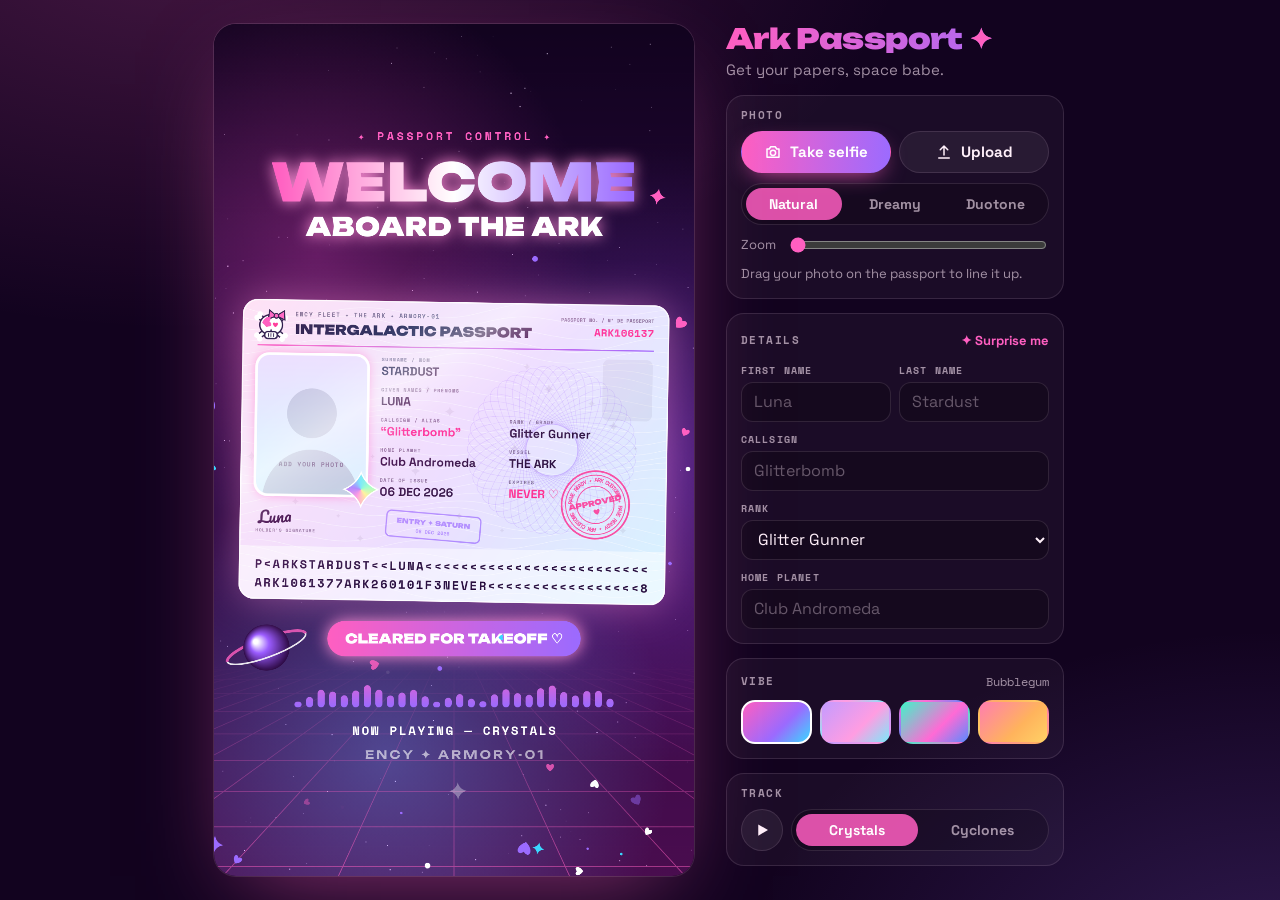
==== index.html @ 034f922a "Initial commit Co-Authored-By: Claude Opus 5.5 (1M context) <noreply@anthropic.com>" ====
<!doctype html>
<html lang="en">
<head>
  <meta charset="utf-8" />
  <meta name="viewport" content="width=device-width, initial-scale=1, viewport-fit=cover" />
  <title>Ark Passport</title>
  <meta name="description" content="Get your ENCY intergalactic passport. Snap a selfie, get stamped, post the story." />
  <meta name="theme-color" content="#12031f" />
  <link rel="preconnect" href="https://fonts.googleapis.com" />
  <link rel="preconnect" href="https://fonts.gstatic.com" crossorigin />
  <link rel="stylesheet" href="https://fonts.googleapis.com/css2?family=Pacifico&family=Space+Grotesk:wght@500;700&family=Space+Mono:wght@400;700&family=Unbounded:wght@600;900&display=swap" />
  <link rel="stylesheet" href="style.css" />
</head>
<body>
  <main class="app">
    <div class="stage-wrap">
      <canvas id="stage" width="1080" height="1920" aria-label="Your animated passport story"></canvas>
      <div class="badge" id="badge" hidden><span class="dot"></span><span id="badgeText">RENDERING</span></div>
    </div>

    <aside class="panel">
      <header class="brand">
        <h1>Ark Passport <span class="spark">✦</span></h1>
        <p class="sub">Get your papers, space babe.</p>
      </header>

      <section class="block">
        <h2>Photo</h2>
        <div class="row">
          <button class="btn primary" id="selfieBtn">
            <svg viewBox="0 0 24 24" width="18" height="18" fill="none" stroke="currentColor" stroke-width="2" stroke-linecap="round" stroke-linejoin="round"><path d="M4 8h3l2-3h6l2 3h3v11H4z"/><circle cx="12" cy="13" r="3.5"/></svg>
            Take selfie
          </button>
          <label class="btn" id="uploadBtn">
            <input type="file" id="photoInput" accept="image/*" hidden />
            <svg viewBox="0 0 24 24" width="18" height="18" fill="none" stroke="currentColor" stroke-width="2" stroke-linecap="round" stroke-linejoin="round"><path d="M12 16V4M7 9l5-5 5 5M5 20h14"/></svg>
            Upload
          </label>
          <input type="file" id="selfieInput" accept="image/*" capture="user" hidden />
        </div>
        <div class="seg" role="radiogroup" aria-label="Photo style">
          <button class="seg-btn active" data-style="natural" role="radio" aria-checked="true">Natural</button>
          <button class="seg-btn" data-style="dreamy" role="radio" aria-checked="false">Dreamy</button>
          <button class="seg-btn" data-style="duotone" role="radio" aria-checked="false">Duotone</button>
        </div>
        <label class="slider-row">
          <span>Zoom</span>
          <input type="range" id="zoom" min="100" max="300" value="100" />
        </label>
        <p class="hint">Drag your photo on the passport to line it up.</p>
      </section>

      <section class="block">
        <div class="row-head">
          <h2>Details</h2>
          <button class="link-btn" id="surpriseBtn">✦ Surprise me</button>
        </div>
        <div class="grid2">
          <label class="field"><span>First name</span><input id="fFirst" maxlength="18" autocomplete="given-name" placeholder="Luna" /></label>
          <label class="field"><span>Last name</span><input id="fLast" maxlength="18" autocomplete="family-name" placeholder="Stardust" /></label>
        </div>
        <label class="field"><span>Callsign</span><input id="fCall" maxlength="18" placeholder="Glitterbomb" /></label>
        <label class="field"><span>Rank</span><select id="fRank"></select></label>
        <label class="field"><span>Home planet</span><input id="fPlanet" maxlength="20" list="planetList" placeholder="Club Andromeda" /></label>
        <datalist id="planetList"></datalist>
      </section>

      <section class="block">
        <div class="row-head">
          <h2>Vibe</h2>
          <span class="meta" id="themeName">Bubblegum</span>
        </div>
        <div class="themes" id="themes" role="radiogroup" aria-label="Color theme"></div>
      </section>

      <section class="block">
        <h2>Track</h2>
        <div class="row">
          <button class="btn icon" id="playBtn" aria-label="Play">
            <svg viewBox="0 0 24 24" width="18" height="18"><path id="playPath" d="M7 4.5v15l13-7.5z" fill="currentColor"/></svg>
          </button>
          <div class="seg seg-2 grow" role="radiogroup" aria-label="Track">
            <button class="seg-btn track-btn active" data-track="crystals" role="radio" aria-checked="true">Crystals</button>
            <button class="seg-btn track-btn" data-track="cyclones" role="radio" aria-checked="false">Cyclones</button>
          </div>
        </div>
      </section>

      <section class="block">
        <div class="row-head">
          <h2>Export</h2>
          <span class="meta">story · 1080 × 1920</span>
        </div>
        <div class="row">
          <select id="lenSelect" aria-label="Video length">
            <option value="10">10 sec</option>
            <option value="15" selected>15 sec</option>
            <option value="30">30 sec</option>
          </select>
          <button class="btn primary grow" id="exportBtn">Export video</button>
        </div>
        <div class="row">
          <button class="btn grow" id="stillBtn">Save image</button>
          <button class="btn grow" id="shareBtn" hidden>Share</button>
          <a class="btn grow" id="downloadLink" hidden>Download again</a>
        </div>
        <p class="note" id="exportNote">Video comes with the song baked in.</p>
      </section>
    </aside>
  </main>

  <dialog id="camDialog" class="cam">
    <div class="cam-inner">
      <video id="camVideo" playsinline muted autoplay></video>
      <div class="cam-ring"></div>
      <div class="cam-actions">
        <button class="btn" id="camCancel">Cancel</button>
        <button class="shutter" id="camShoot" aria-label="Take photo"></button>
        <span class="cam-spacer"></span>
      </div>
      <p class="cam-err" id="camErr" hidden></p>
    </div>
  </dialog>

  <script src="lib/mp4-muxer.min.js"></script>
  <script src="app.js"></script>
</body>
</html>
---- style.css ----
:root {
  --bg: #12031f;
  --panel: rgba(255, 255, 255, 0.04);
  --line: rgba(255, 220, 245, 0.12);
  --text: #fff0fa;
  --muted: rgba(255, 235, 250, 0.6);
  --accent: #ff5fc1;
  --accent-2: #8a5cff;
  --accent-ink: #ffffff;
  --radius: 14px;
  color-scheme: dark;
}

* { box-sizing: border-box; }

html, body {
  margin: 0;
  min-height: 100%;
  background:
    radial-gradient(1200px 700px at 15% -10%, color-mix(in srgb, var(--accent) 22%, transparent), transparent 60%),
    radial-gradient(900px 600px at 100% 110%, color-mix(in srgb, var(--accent-2) 22%, transparent), transparent 60%),
    var(--bg);
  background-attachment: fixed;
  color: var(--text);
  font: 15px/1.45 "Space Grotesk", ui-sans-serif, system-ui, sans-serif;
  -webkit-font-smoothing: antialiased;
}

.app {
  display: flex;
  gap: 32px;
  justify-content: center;
  align-items: center;
  min-height: 100dvh;
  padding: 24px;
}

.stage-wrap {
  position: relative;
  height: calc(100dvh - 48px);
  aspect-ratio: 9 / 16;
  flex-shrink: 0;
}

#stage {
  display: block;
  width: 100%;
  height: 100%;
  border-radius: 22px;
  background: #12031f;
  box-shadow:
    0 0 0 1px var(--line),
    0 30px 90px -30px color-mix(in srgb, var(--accent) 55%, transparent);
  touch-action: none;
}

.badge {
  position: absolute;
  top: 14px;
  left: 14px;
  display: flex;
  align-items: center;
  gap: 8px;
  padding: 6px 12px;
  border-radius: 999px;
  background: rgba(0, 0, 0, 0.5);
  backdrop-filter: blur(8px);
  font: 700 12px/1 "Space Mono", monospace;
  letter-spacing: 0.08em;
}
.badge .dot { width: 8px; height: 8px; border-radius: 50%; background: var(--accent); animation: blink 0.9s steps(2) infinite; }
@keyframes blink { 50% { opacity: 0.25; } }

.panel {
  width: 340px;
  flex-shrink: 0;
  display: flex;
  flex-direction: column;
  gap: 14px;
  max-height: calc(100dvh - 48px);
  overflow-y: auto;
  scrollbar-width: none;
  padding-right: 2px;
}

.brand h1 {
  margin: 0;
  font: 900 28px/1.05 "Unbounded", sans-serif;
  letter-spacing: -0.02em;
  background: linear-gradient(90deg, var(--accent), var(--accent-2));
  -webkit-background-clip: text;
  background-clip: text;
  color: transparent;
}
.brand .spark { -webkit-text-fill-color: var(--accent); }
.sub { margin: 6px 0 0; color: var(--muted); }

.block {
  display: flex;
  flex-direction: column;
  gap: 10px;
  padding: 14px;
  border: 1px solid var(--line);
  border-radius: 18px;
  background: var(--panel);
}

h2 {
  margin: 0;
  font: 700 11px/1 "Space Mono", monospace;
  letter-spacing: 0.14em;
  text-transform: uppercase;
  color: var(--muted);
}

.row { display: flex; gap: 8px; align-items: center; }
.row-head { display: flex; justify-content: space-between; align-items: center; }
.grow { flex: 1; }
.meta { font: 12px "Space Mono", monospace; color: var(--muted); }
.hint, .note { margin: 0; font-size: 13px; color: var(--muted); }
.note.warn { color: #ffb4c8; }

.btn {
  display: inline-flex;
  align-items: center;
  justify-content: center;
  gap: 8px;
  height: 42px;
  padding: 0 14px;
  border: 1px solid var(--line);
  border-radius: 999px;
  background: rgba(255, 255, 255, 0.06);
  color: var(--text);
  font: inherit;
  font-weight: 700;
  cursor: pointer;
  text-decoration: none;
  white-space: nowrap;
  transition: background 0.15s, transform 0.12s, filter 0.15s, opacity 0.15s;
  -webkit-tap-highlight-color: transparent;
}
.row > .btn:not(.icon) { flex: 1; }
.btn:hover:not(:disabled) { background: rgba(255, 255, 255, 0.11); }
.btn:active:not(:disabled) { transform: scale(0.96); }
.btn:disabled { opacity: 0.4; cursor: not-allowed; }
.btn.primary {
  border-color: transparent;
  background: linear-gradient(95deg, var(--accent), var(--accent-2));
  color: var(--accent-ink);
  box-shadow: 0 8px 24px -10px var(--accent);
}
.btn.primary:hover:not(:disabled) { background: linear-gradient(95deg, var(--accent), var(--accent-2)); filter: brightness(1.08); }
.btn.primary.busy { background: #ff3b6b; }
.btn.icon { width: 42px; padding: 0; flex-shrink: 0; }

.link-btn {
  border: 0;
  background: none;
  color: var(--accent);
  font: 700 13px "Space Grotesk", sans-serif;
  cursor: pointer;
  padding: 4px 0;
}
.link-btn:hover { filter: brightness(1.2); }

.seg {
  display: grid;
  grid-template-columns: repeat(3, 1fr);
  gap: 4px;
  padding: 4px;
  border: 1px solid var(--line);
  border-radius: 999px;
  background: rgba(0, 0, 0, 0.18);
}
.seg-2 { grid-template-columns: repeat(2, 1fr); }
.seg-btn {
  height: 32px;
  border: 0;
  border-radius: 999px;
  background: transparent;
  color: var(--muted);
  font: inherit;
  font-size: 14px;
  font-weight: 700;
  cursor: pointer;
  transition: background 0.2s, color 0.2s;
}
.seg-btn:hover { color: var(--text); }
.seg-btn.active { background: color-mix(in srgb, var(--accent) 85%, white 0%); color: var(--accent-ink); }
.seg-btn:disabled { opacity: 0.5; cursor: not-allowed; }

.slider-row { display: flex; align-items: center; gap: 12px; font-size: 13px; color: var(--muted); }
.slider-row input { flex: 1; accent-color: var(--accent); }

.grid2 { display: grid; grid-template-columns: 1fr 1fr; gap: 8px; }
.field { display: flex; flex-direction: column; gap: 4px; min-width: 0; }
.field span { font: 700 10px "Space Mono", monospace; letter-spacing: 0.12em; text-transform: uppercase; color: var(--muted); }
.field input, .field select, select {
  width: 100%;
  height: 40px;
  padding: 0 12px;
  border: 1px solid var(--line);
  border-radius: 12px;
  background: rgba(0, 0, 0, 0.22);
  color: var(--text);
  font: inherit;
  font-size: 16px;
  min-width: 0;
}
select { width: auto; }
.field select { width: 100%; }
.field input:focus, select:focus { outline: none; border-color: var(--accent); }
.field input::placeholder { color: rgba(255, 235, 250, 0.35); }
select option { background: #1d0a2c; }

.themes { display: grid; grid-template-columns: repeat(4, 1fr); gap: 8px; }
.theme {
  height: 44px;
  border-radius: 14px;
  border: 2px solid transparent;
  cursor: pointer;
  transition: transform 0.15s, border-color 0.15s;
}
.theme:hover { transform: translateY(-1px); }
.theme.active { border-color: #fff; }

.cam {
  padding: 0;
  border: 0;
  border-radius: 28px;
  background: #0d0216;
  color: var(--text);
  width: min(92vw, 520px);
  box-shadow: 0 30px 120px -20px var(--accent);
}
.cam::backdrop { background: rgba(10, 2, 20, 0.75); backdrop-filter: blur(6px); }
.cam-inner { position: relative; padding: 16px; }
.cam video {
  display: block;
  width: 100%;
  aspect-ratio: 4 / 5;
  object-fit: cover;
  border-radius: 18px;
  transform: scaleX(-1);
  background: #000;
}
.cam-ring {
  position: absolute;
  inset: 16px 16px auto 16px;
  aspect-ratio: 4 / 5;
  border-radius: 18px;
  pointer-events: none;
  background: radial-gradient(ellipse 34% 40% at 50% 46%, transparent 98%, rgba(13, 2, 22, 0.45) 100%);
}
.cam-actions { display: grid; grid-template-columns: 1fr auto 1fr; align-items: center; margin-top: 14px; }
.cam-actions .btn { justify-self: start; }
.shutter {
  width: 68px;
  height: 68px;
  border-radius: 50%;
  border: 4px solid #fff;
  background: linear-gradient(135deg, var(--accent), var(--accent-2));
  cursor: pointer;
  transition: transform 0.12s;
}
.shutter:active { transform: scale(0.92); }
.cam-err { margin: 10px 0 0; color: #ffb4c8; font-size: 14px; }

[hidden] { display: none !important; }

@media (max-width: 800px) {
  .app { flex-direction: column; gap: 18px; padding: 14px 16px 32px; align-items: stretch; }
  .stage-wrap { height: auto; width: min(100%, calc(64dvh * 9 / 16)); margin: 0 auto; }
  .panel { width: 100%; max-height: none; overflow: visible; }
}

@media (prefers-reduced-motion: reduce) {
  .badge .dot { animation: none; }
}
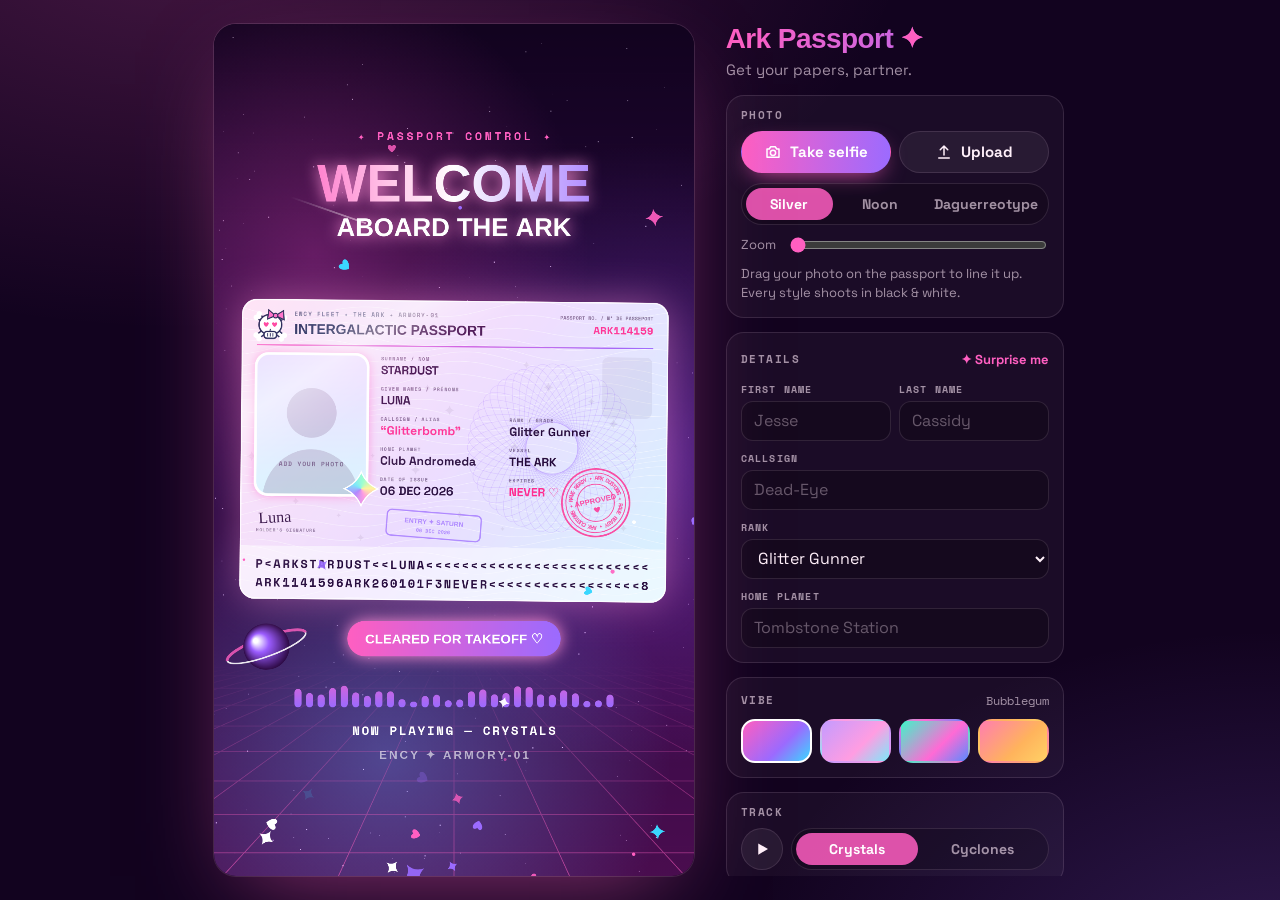
==== commit c23af6f8: "Western x space variant: index.html (grayscale, western fonts/copy, camera consent markup)" ====
--- a/index.html
+++ b/index.html
@@ -5,10 +5,10 @@
   <meta name="viewport" content="width=device-width, initial-scale=1, viewport-fit=cover" />
   <title>Ark Passport</title>
   <meta name="description" content="Get your ENCY intergalactic passport. Snap a selfie, get stamped, post the story." />
-  <meta name="theme-color" content="#12031f" />
+  <meta name="theme-color" content="#0d0d0e" />
   <link rel="preconnect" href="https://fonts.googleapis.com" />
   <link rel="preconnect" href="https://fonts.gstatic.com" crossorigin />
-  <link rel="stylesheet" href="https://fonts.googleapis.com/css2?family=Pacifico&family=Space+Grotesk:wght@500;700&family=Space+Mono:wght@400;700&family=Unbounded:wght@600;900&display=swap" />
+  <link rel="stylesheet" href="https://fonts.googleapis.com/css2?family=Caveat:wght@600&family=Smokum&family=Space+Grotesk:wght@500;700&family=Space+Mono:wght@400;700&display=swap" />
   <link rel="stylesheet" href="style.css" />
 </head>
 <body>
@@ -21,7 +21,7 @@
     <aside class="panel">
       <header class="brand">
         <h1>Ark Passport <span class="spark">✦</span></h1>
-        <p class="sub">Get your papers, space babe.</p>
+        <p class="sub">Get your papers, partner.</p>
       </header>
 
       <section class="block">
@@ -39,15 +39,15 @@
           <input type="file" id="selfieInput" accept="image/*" capture="user" hidden />
         </div>
         <div class="seg" role="radiogroup" aria-label="Photo style">
-          <button class="seg-btn active" data-style="natural" role="radio" aria-checked="true">Natural</button>
-          <button class="seg-btn" data-style="dreamy" role="radio" aria-checked="false">Dreamy</button>
-          <button class="seg-btn" data-style="duotone" role="radio" aria-checked="false">Duotone</button>
+          <button class="seg-btn active" data-style="silver" role="radio" aria-checked="true">Silver</button>
+          <button class="seg-btn" data-style="noon" role="radio" aria-checked="false">Noon</button>
+          <button class="seg-btn" data-style="daguerreotype" role="radio" aria-checked="false">Daguerreotype</button>
         </div>
         <label class="slider-row">
           <span>Zoom</span>
           <input type="range" id="zoom" min="100" max="300" value="100" />
         </label>
-        <p class="hint">Drag your photo on the passport to line it up.</p>
+        <p class="hint">Drag your photo on the passport to line it up. Every style shoots in black &amp; white.</p>
       </section>
 
       <section class="block">
@@ -56,19 +56,19 @@
           <button class="link-btn" id="surpriseBtn">✦ Surprise me</button>
         </div>
         <div class="grid2">
-          <label class="field"><span>First name</span><input id="fFirst" maxlength="18" autocomplete="given-name" placeholder="Luna" /></label>
-          <label class="field"><span>Last name</span><input id="fLast" maxlength="18" autocomplete="family-name" placeholder="Stardust" /></label>
+          <label class="field"><span>First name</span><input id="fFirst" maxlength="18" autocomplete="given-name" placeholder="Jesse" /></label>
+          <label class="field"><span>Last name</span><input id="fLast" maxlength="18" autocomplete="family-name" placeholder="Cassidy" /></label>
         </div>
-        <label class="field"><span>Callsign</span><input id="fCall" maxlength="18" placeholder="Glitterbomb" /></label>
+        <label class="field"><span>Callsign</span><input id="fCall" maxlength="18" placeholder="Dead-Eye" /></label>
         <label class="field"><span>Rank</span><select id="fRank"></select></label>
-        <label class="field"><span>Home planet</span><input id="fPlanet" maxlength="20" list="planetList" placeholder="Club Andromeda" /></label>
+        <label class="field"><span>Home planet</span><input id="fPlanet" maxlength="20" list="planetList" placeholder="Tombstone Station" /></label>
         <datalist id="planetList"></datalist>
       </section>
 
       <section class="block">
         <div class="row-head">
           <h2>Vibe</h2>
-          <span class="meta" id="themeName">Bubblegum</span>
+          <span class="meta" id="themeName">Bone</span>
         </div>
         <div class="themes" id="themes" role="radiogroup" aria-label="Color theme"></div>
       </section>
@@ -111,12 +111,21 @@
 
   <dialog id="camDialog" class="cam">
     <div class="cam-inner">
-      <video id="camVideo" playsinline muted autoplay></video>
-      <div class="cam-ring"></div>
-      <div class="cam-actions">
-        <button class="btn" id="camCancel">Cancel</button>
-        <button class="shutter" id="camShoot" aria-label="Take photo"></button>
-        <span class="cam-spacer"></span>
+      <div class="cam-consent" id="camConsent">
+        <p class="cam-consent-title">Camera access</p>
+        <p class="cam-consent-copy">Allow camera access to take your portrait. The photo stays on this device until you export.</p>
+        <div class="row">
+          <button class="btn" id="camConsentCancel">Cancel</button>
+          <button class="btn primary" id="camConsentGo">Allow camera</button>
+        </div>
+      </div>
+      <div class="cam-live" id="camLive" hidden>
+        <video id="camVideo" playsinline muted autoplay></video>
+        <div class="cam-actions">
+          <button class="btn" id="camCancel">Cancel</button>
+          <button class="shutter" id="camShoot" aria-label="Take photo"></button>
+          <span class="cam-spacer"></span>
+        </div>
       </div>
       <p class="cam-err" id="camErr" hidden></p>
     </div>
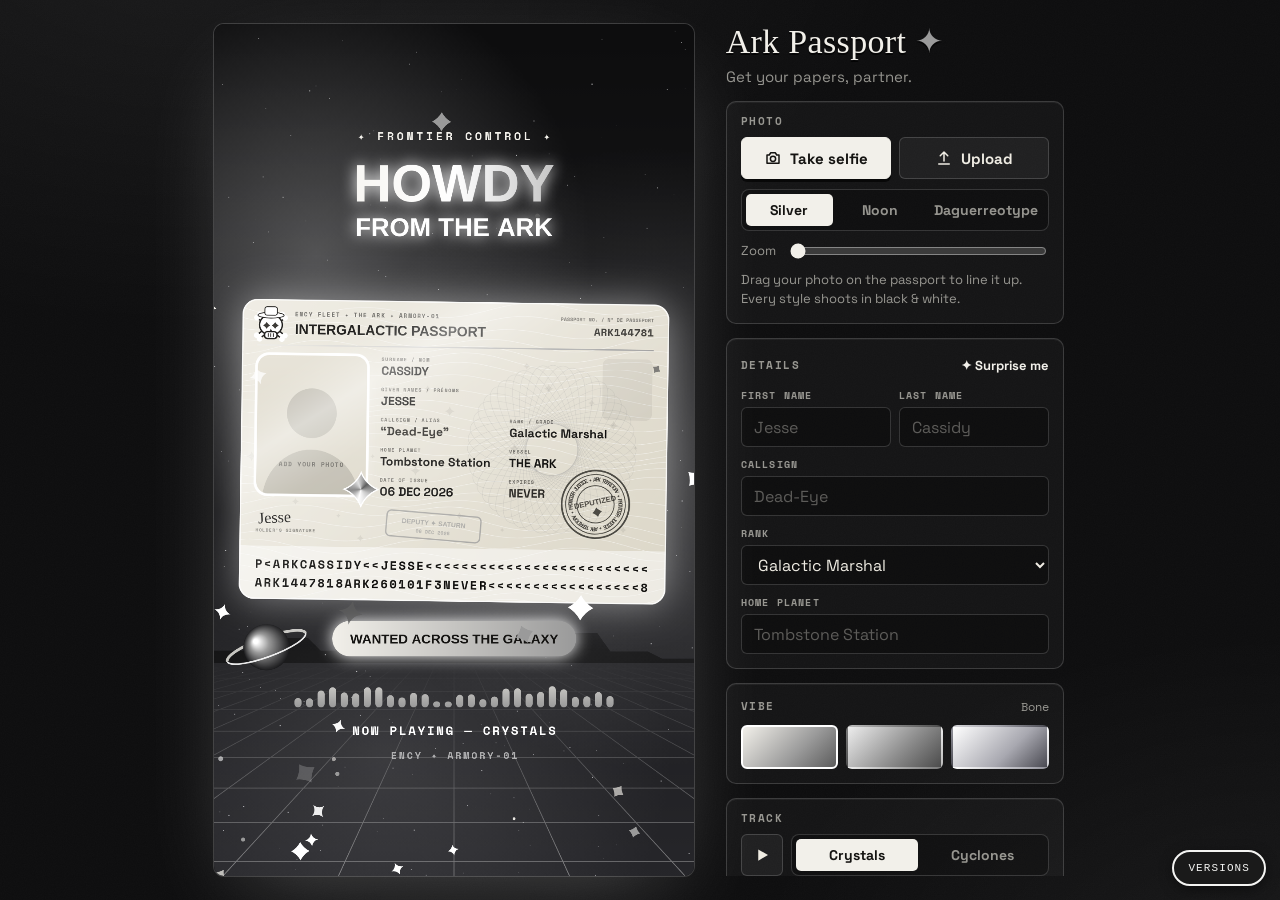
==== commit 0364b3e6: "Root shell with version switcher: loads /v2 (western-space, default) or /v1 (original) Reorganized H" ====
--- a/index.html
+++ b/index.html
@@ -1,137 +1,81 @@
 <!doctype html>
 <html lang="en">
 <head>
-  <meta charset="utf-8" />
-  <meta name="viewport" content="width=device-width, initial-scale=1, viewport-fit=cover" />
-  <title>Ark Passport</title>
-  <meta name="description" content="Get your ENCY intergalactic passport. Snap a selfie, get stamped, post the story." />
-  <meta name="theme-color" content="#0d0d0e" />
-  <link rel="preconnect" href="https://fonts.googleapis.com" />
-  <link rel="preconnect" href="https://fonts.gstatic.com" crossorigin />
-  <link rel="stylesheet" href="https://fonts.googleapis.com/css2?family=Caveat:wght@600&family=Smokum&family=Space+Grotesk:wght@500;700&family=Space+Mono:wght@400;700&display=swap" />
-  <link rel="stylesheet" href="style.css" />
+<meta charset="utf-8" />
+<meta name="viewport" content="width=device-width, initial-scale=1" />
+<title>Ark Passport</title>
+<style>
+  html, body { margin: 0; padding: 0; height: 100%; background: #111; overflow: hidden; }
+  #frame { position: fixed; inset: 0; width: 100%; height: 100%; border: 0; display: block; }
+  #vswitch { position: fixed; right: 14px; bottom: 14px; z-index: 99999; font-family: ui-monospace, 'Courier New', monospace; }
+  #vswitch .panel { display: none; position: absolute; right: 0; bottom: 44px; width: 208px; background: #f4f4f2; color: #1a1a1a; border: 2px solid #1a1a1a; border-radius: 10px; box-shadow: 0 8px 24px rgba(0,0,0,.45); padding: 10px; }
+  #vswitch.open .panel { display: block; }
+  #vswitch .panel h2 { margin: 2px 2px 8px; font-size: 10px; letter-spacing: .14em; text-transform: uppercase; color: #555; font-weight: 700; }
+  #vswitch .ver { display: block; width: 100%; text-align: left; margin: 4px 0; padding: 9px 10px; font: inherit; font-size: 12px; background: #fff; color: #1a1a1a; border: 1.5px solid #9a9a9a; border-radius: 7px; cursor: pointer; }
+  #vswitch .ver:hover { border-color: #1a1a1a; }
+  #vswitch .ver.active { background: #1a1a1a; color: #f4f4f2; border-color: #1a1a1a; }
+  #vswitch .ver .tag { float: right; font-size: 10px; color: inherit; opacity: .65; }
+  #vswitch > .pill { padding: 10px 14px; font: inherit; font-size: 11px; letter-spacing: .1em; background: #1a1a1a; color: #f4f4f2; border: 2px solid #f4f4f2; border-radius: 999px; cursor: pointer; box-shadow: 0 4px 14px rgba(0,0,0,.4); }
+  #vswitch > .pill:hover { background: #333; }
+</style>
 </head>
 <body>
-  <main class="app">
-    <div class="stage-wrap">
-      <canvas id="stage" width="1080" height="1920" aria-label="Your animated passport story"></canvas>
-      <div class="badge" id="badge" hidden><span class="dot"></span><span id="badgeText">RENDERING</span></div>
-    </div>
+<iframe id="frame" title="Ark Passport" allow="camera; autoplay; fullscreen"></iframe>
+<div id="vswitch">
+  <div class="panel" role="menu" aria-label="Versions">
+    <h2>Ark Passport versions</h2>
+    <button class="ver" data-v="v1" role="menuitem">v1 · Original Space <span class="tag">classic</span></button>
+    <button class="ver" data-v="v2" role="menuitem">v2 · Western Space <span class="tag">new</span></button>
+  </div>
+  <button class="pill" id="pill" aria-haspopup="true" aria-expanded="false">VERSIONS</button>
+</div>
+<script>
+(function () {
+  var DIRS = { v1: 'v1/', v2: 'v2/' };
+  var DEFAULT = 'v2';
+  var frame = document.getElementById('frame');
+  var sw = document.getElementById('vswitch');
+  var pill = document.getElementById('pill');
+  var buttons = Array.prototype.slice.call(sw.querySelectorAll('.ver'));
 
-    <aside class="panel">
-      <header class="brand">
-        <h1>Ark Passport <span class="spark">✦</span></h1>
-        <p class="sub">Get your papers, partner.</p>
-      </header>
+  function pick() {
+    var q = new URLSearchParams(location.search).get('v');
+    if (q && DIRS['v' + q]) return 'v' + q;
+    if (q && DIRS[q]) return q;
+    try {
+      var saved = localStorage.getItem('ark-version');
+      if (saved && DIRS[saved]) return saved;
+    } catch (e) {}
+    return DEFAULT;
+  }
 
-      <section class="block">
-        <h2>Photo</h2>
-        <div class="row">
-          <button class="btn primary" id="selfieBtn">
-            <svg viewBox="0 0 24 24" width="18" height="18" fill="none" stroke="currentColor" stroke-width="2" stroke-linecap="round" stroke-linejoin="round"><path d="M4 8h3l2-3h6l2 3h3v11H4z"/><circle cx="12" cy="13" r="3.5"/></svg>
-            Take selfie
-          </button>
-          <label class="btn" id="uploadBtn">
-            <input type="file" id="photoInput" accept="image/*" hidden />
-            <svg viewBox="0 0 24 24" width="18" height="18" fill="none" stroke="currentColor" stroke-width="2" stroke-linecap="round" stroke-linejoin="round"><path d="M12 16V4M7 9l5-5 5 5M5 20h14"/></svg>
-            Upload
-          </label>
-          <input type="file" id="selfieInput" accept="image/*" capture="user" hidden />
-        </div>
-        <div class="seg" role="radiogroup" aria-label="Photo style">
-          <button class="seg-btn active" data-style="silver" role="radio" aria-checked="true">Silver</button>
-          <button class="seg-btn" data-style="noon" role="radio" aria-checked="false">Noon</button>
-          <button class="seg-btn" data-style="daguerreotype" role="radio" aria-checked="false">Daguerreotype</button>
-        </div>
-        <label class="slider-row">
-          <span>Zoom</span>
-          <input type="range" id="zoom" min="100" max="300" value="100" />
-        </label>
-        <p class="hint">Drag your photo on the passport to line it up. Every style shoots in black &amp; white.</p>
-      </section>
+  function setVersion(id) {
+    if (!DIRS[id]) return;
+    frame.src = DIRS[id];
+    buttons.forEach(function (b) { b.classList.toggle('active', b.getAttribute('data-v') === id); });
+    try { localStorage.setItem('ark-version', id); } catch (e) {}
+  }
 
-      <section class="block">
-        <div class="row-head">
-          <h2>Details</h2>
-          <button class="link-btn" id="surpriseBtn">✦ Surprise me</button>
-        </div>
-        <div class="grid2">
-          <label class="field"><span>First name</span><input id="fFirst" maxlength="18" autocomplete="given-name" placeholder="Jesse" /></label>
-          <label class="field"><span>Last name</span><input id="fLast" maxlength="18" autocomplete="family-name" placeholder="Cassidy" /></label>
-        </div>
-        <label class="field"><span>Callsign</span><input id="fCall" maxlength="18" placeholder="Dead-Eye" /></label>
-        <label class="field"><span>Rank</span><select id="fRank"></select></label>
-        <label class="field"><span>Home planet</span><input id="fPlanet" maxlength="20" list="planetList" placeholder="Tombstone Station" /></label>
-        <datalist id="planetList"></datalist>
-      </section>
+  pill.addEventListener('click', function (e) {
+    e.stopPropagation();
+    var open = sw.classList.toggle('open');
+    pill.setAttribute('aria-expanded', open ? 'true' : 'false');
+  });
+  document.addEventListener('click', function (e) {
+    if (!sw.contains(e.target)) sw.classList.remove('open');
+  });
+  document.addEventListener('keydown', function (e) {
+    if (e.key === 'Escape') sw.classList.remove('open');
+  });
+  buttons.forEach(function (b) {
+    b.addEventListener('click', function () {
+      setVersion(b.getAttribute('data-v'));
+      sw.classList.remove('open');
+    });
+  });
 
-      <section class="block">
-        <div class="row-head">
-          <h2>Vibe</h2>
-          <span class="meta" id="themeName">Bone</span>
-        </div>
-        <div class="themes" id="themes" role="radiogroup" aria-label="Color theme"></div>
-      </section>
-
-      <section class="block">
-        <h2>Track</h2>
-        <div class="row">
-          <button class="btn icon" id="playBtn" aria-label="Play">
-            <svg viewBox="0 0 24 24" width="18" height="18"><path id="playPath" d="M7 4.5v15l13-7.5z" fill="currentColor"/></svg>
-          </button>
-          <div class="seg seg-2 grow" role="radiogroup" aria-label="Track">
-            <button class="seg-btn track-btn active" data-track="crystals" role="radio" aria-checked="true">Crystals</button>
-            <button class="seg-btn track-btn" data-track="cyclones" role="radio" aria-checked="false">Cyclones</button>
-          </div>
-        </div>
-      </section>
-
-      <section class="block">
-        <div class="row-head">
-          <h2>Export</h2>
-          <span class="meta">story · 1080 × 1920</span>
-        </div>
-        <div class="row">
-          <select id="lenSelect" aria-label="Video length">
-            <option value="10">10 sec</option>
-            <option value="15" selected>15 sec</option>
-            <option value="30">30 sec</option>
-          </select>
-          <button class="btn primary grow" id="exportBtn">Export video</button>
-        </div>
-        <div class="row">
-          <button class="btn grow" id="stillBtn">Save image</button>
-          <button class="btn grow" id="shareBtn" hidden>Share</button>
-          <a class="btn grow" id="downloadLink" hidden>Download again</a>
-        </div>
-        <p class="note" id="exportNote">Video comes with the song baked in.</p>
-      </section>
-    </aside>
-  </main>
-
-  <dialog id="camDialog" class="cam">
-    <div class="cam-inner">
-      <div class="cam-consent" id="camConsent">
-        <p class="cam-consent-title">Camera access</p>
-        <p class="cam-consent-copy">Allow camera access to take your portrait. The photo stays on this device until you export.</p>
-        <div class="row">
-          <button class="btn" id="camConsentCancel">Cancel</button>
-          <button class="btn primary" id="camConsentGo">Allow camera</button>
-        </div>
-      </div>
-      <div class="cam-live" id="camLive" hidden>
-        <video id="camVideo" playsinline muted autoplay></video>
-        <div class="cam-actions">
-          <button class="btn" id="camCancel">Cancel</button>
-          <button class="shutter" id="camShoot" aria-label="Take photo"></button>
-          <span class="cam-spacer"></span>
-        </div>
-      </div>
-      <p class="cam-err" id="camErr" hidden></p>
-    </div>
-  </dialog>
-
-  <script src="lib/mp4-muxer.min.js"></script>
-  <script src="app.js"></script>
+  setVersion(pick());
+})();
+</script>
 </body>
 </html>
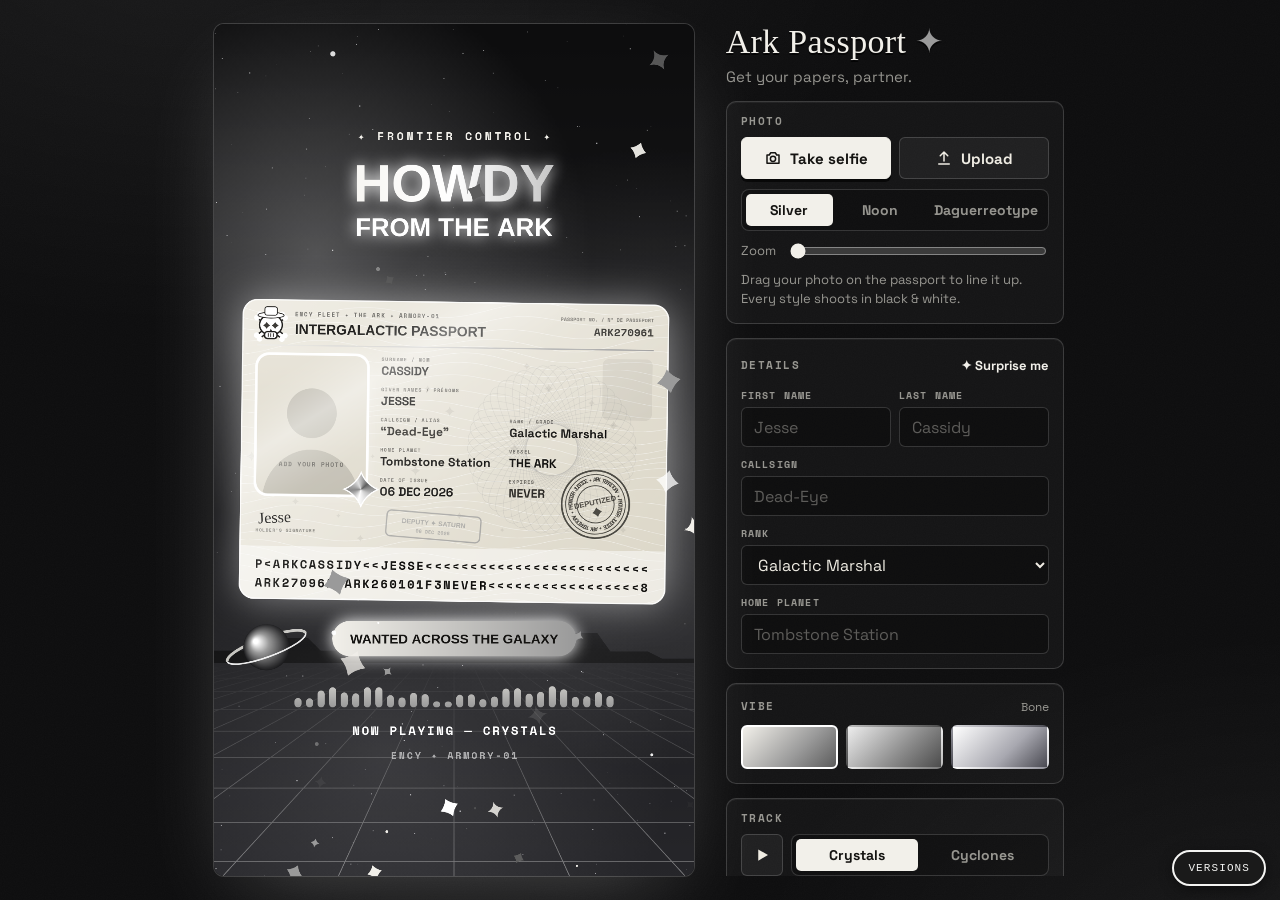
==== commit 89d6201c: "Credit Khaalid for the western-space idea in the version switcher" ====
--- a/index.html
+++ b/index.html
@@ -25,7 +25,7 @@
   <div class="panel" role="menu" aria-label="Versions">
     <h2>Ark Passport versions</h2>
     <button class="ver" data-v="v1" role="menuitem">v1 · Original Space <span class="tag">classic</span></button>
-    <button class="ver" data-v="v2" role="menuitem">v2 · Western Space <span class="tag">new</span></button>
+    <button class="ver" data-v="v2" role="menuitem">v2 · Western Space <span class="tag">idea by Khaalid</span></button>
   </div>
   <button class="pill" id="pill" aria-haspopup="true" aria-expanded="false">VERSIONS</button>
 </div>
